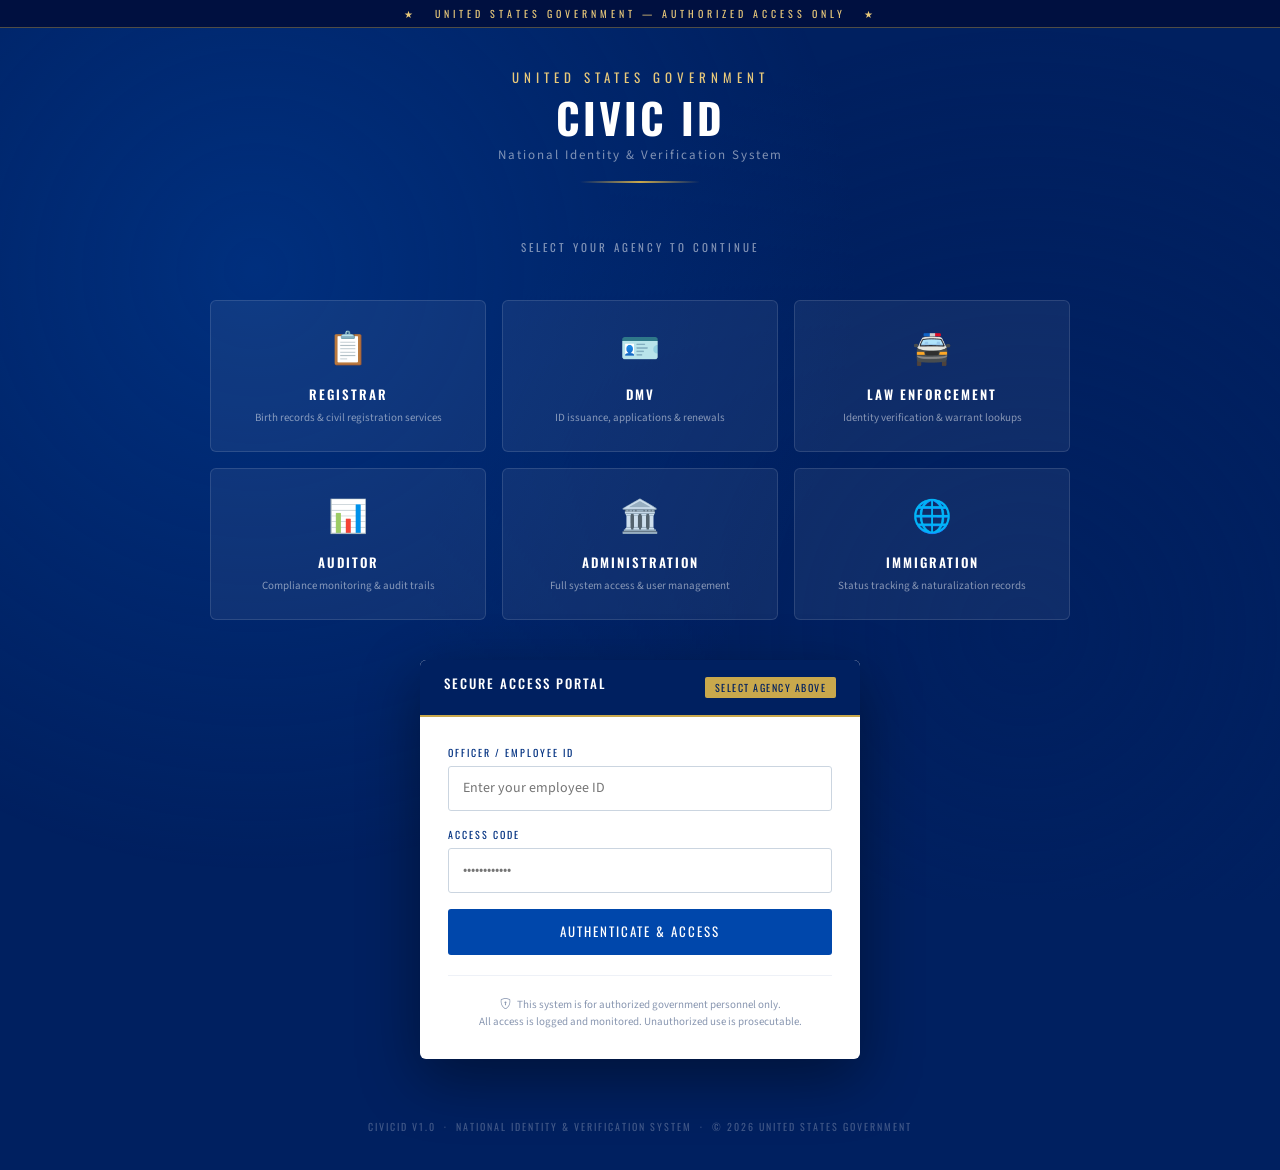
==== templates/civicid-frontend/index.html @ 779de624 "Added administration page and corrected dashbord.html and removed watermarked logo" ====
<!DOCTYPE html>
<html lang="en">
<head>
  <meta charset="UTF-8" />
  <meta name="viewport" content="width=device-width, initial-scale=1.0" />
  <title>CivicID — National Identity & Verification System</title>
  <link href="https://cdn.jsdelivr.net/npm/bootstrap@5.3.2/dist/css/bootstrap.min.css" rel="stylesheet" />
  <link href="https://cdn.jsdelivr.net/npm/bootstrap-icons@1.11.3/font/bootstrap-icons.css" rel="stylesheet" />
  <link href="https://fonts.googleapis.com/css2?family=Playfair+Display:wght@400;600;700&family=Source+Sans+3:wght@300;400;500;600;700&family=Oswald:wght@400;500;600;700&display=swap" rel="stylesheet" />
  <style>
    :root {
      --cobalt: #0047AB;
      --cobalt-dark: #003080;
      --cobalt-deeper: #002060;
      --cobalt-light: #1565C0;
      --gold: #C9A84C;
      --gold-light: #E8C97A;
      --white: #FFFFFF;
      --font-display: 'Oswald', sans-serif;
      --font-body: 'Source Sans 3', sans-serif;
    }

    * { box-sizing: border-box; margin: 0; padding: 0; }

    body {
      font-family: var(--font-body);
      background: var(--cobalt-deeper);
      min-height: 100vh;
      position: relative;
      overflow-x: hidden;
    }

    body::before {
      content: '';
      position: fixed;
      inset: 0;
      background-image:
        radial-gradient(circle at 20% 30%, rgba(0,71,171,0.4) 0%, transparent 50%),
        radial-gradient(circle at 80% 70%, rgba(0,32,96,0.6) 0%, transparent 50%);
      pointer-events: none;
      z-index: 0;
    }

    .watermark {
      position: fixed;
      top: 50%;
      left: 50%;
      transform: translate(-50%, -50%);
      width: 600px;
      height: 600px;
      opacity: 0.04;
      filter: brightness(0) invert(1);
      pointer-events: none;
      z-index: 0;
    }

    .classification-bar {
      position: relative;
      z-index: 10;
      background: #001040;
      color: var(--gold-light);
      text-align: center;
      font-family: var(--font-display);
      font-size: 10px;
      letter-spacing: 4px;
      padding: 6px 0;
      border-bottom: 1px solid rgba(201,168,76,0.4);
    }

    .login-wrap {
      position: relative;
      z-index: 5;
      min-height: calc(100vh - 32px);
      display: flex;
      flex-direction: column;
      align-items: center;
      justify-content: center;
      padding: 40px 20px;
    }

    .seal-section {
      text-align: center;
      margin-bottom: 40px;
      animation: fadeDown 0.8s ease both;
    }

    .seal-img {
      width: 110px;
      height: 110px;
      filter: brightness(0) invert(1);
      margin-bottom: 20px;
    }

    .system-title {
      font-family: var(--font-display);
      font-size: 13px;
      letter-spacing: 5px;
      color: var(--gold-light);
      text-transform: uppercase;
      margin-bottom: 8px;
    }

    .system-name {
      font-family: var(--font-display);
      font-size: 42px;
      font-weight: 700;
      color: white;
      letter-spacing: 3px;
      line-height: 1;
    }

    .system-sub {
      font-family: var(--font-body);
      font-size: 13px;
      color: rgba(255,255,255,0.5);
      letter-spacing: 2px;
      margin-top: 8px;
    }

    .gold-rule {
      width: 120px;
      height: 2px;
      background: linear-gradient(90deg, transparent, var(--gold), transparent);
      margin: 16px auto;
    }

    .agency-header {
      text-align: center;
      margin-bottom: 28px;
      animation: fadeUp 0.8s ease 0.2s both;
    }

    .agency-header p {
      font-family: var(--font-display);
      font-size: 11px;
      letter-spacing: 3px;
      color: rgba(255,255,255,0.5);
      text-transform: uppercase;
    }

    .agency-grid {
      display: grid;
      grid-template-columns: repeat(3, 1fr);
      gap: 16px;
      width: 100%;
      max-width: 860px;
      margin-bottom: 40px;
      animation: fadeUp 0.8s ease 0.3s both;
    }

    .agency-card {
      background: rgba(255,255,255,0.06);
      border: 1px solid rgba(255,255,255,0.12);
      border-radius: 6px;
      padding: 24px 20px;
      text-align: center;
      cursor: pointer;
      transition: all 0.25s ease;
      position: relative;
      overflow: hidden;
      text-decoration: none;
    }

    .agency-card::before {
      content: '';
      position: absolute;
      top: 0; left: 0; right: 0;
      height: 3px;
      background: var(--card-color, var(--cobalt-light));
      transform: scaleX(0);
      transition: transform 0.3s ease;
    }

    .agency-card:hover::before { transform: scaleX(1); }

    .agency-card:hover {
      background: rgba(255,255,255,0.12);
      border-color: rgba(255,255,255,0.25);
      transform: translateY(-3px);
      box-shadow: 0 8px 32px rgba(0,0,0,0.3);
    }

    .agency-card.selected {
      background: rgba(0,71,171,0.25);
      border-color: var(--cobalt-light);
      box-shadow: 0 0 0 2px var(--cobalt-light), 0 8px 32px rgba(0,71,171,0.3);
    }

    .agency-card.selected::before { transform: scaleX(1); }

    .agency-icon { font-size: 32px; margin-bottom: 12px; display: block; }

    .agency-card-title {
      font-family: var(--font-display);
      font-size: 13px;
      font-weight: 600;
      letter-spacing: 2px;
      text-transform: uppercase;
      color: white;
      margin-bottom: 6px;
    }

    .agency-card-desc { font-size: 11px; color: rgba(255,255,255,0.5); line-height: 1.5; }

    .agency-card .check-icon {
      position: absolute;
      top: 10px; right: 10px;
      width: 20px; height: 20px;
      background: var(--cobalt-light);
      border-radius: 50%;
      display: none;
      align-items: center;
      justify-content: center;
      color: white;
      font-size: 11px;
    }

    .agency-card.selected .check-icon { display: flex; }

    .card-registrar { --card-color: #4CAF50; }
    .card-dmv       { --card-color: #2196F3; }
    .card-law       { --card-color: #FF5722; }
    .card-auditor   { --card-color: #FF9800; }
    .card-admin     { --card-color: #C9A84C; }

    .login-panel {
      background: white;
      border-radius: 6px;
      width: 100%;
      max-width: 440px;
      box-shadow: 0 20px 60px rgba(0,0,0,0.4);
      overflow: hidden;
      animation: fadeUp 0.8s ease 0.4s both;
    }

    .login-panel-header {
      background: var(--cobalt-deeper);
      border-bottom: 2px solid var(--gold);
      padding: 16px 24px;
      display: flex;
      align-items: center;
      justify-content: space-between;
    }

    .login-panel-header h2 {
      font-family: var(--font-display);
      font-size: 13px;
      letter-spacing: 2px;
      text-transform: uppercase;
      color: white;
    }

    .selected-agency-badge {
      font-family: var(--font-display);
      font-size: 10px;
      letter-spacing: 1.5px;
      background: var(--gold);
      color: var(--cobalt-deeper);
      padding: 3px 10px;
      border-radius: 2px;
      text-transform: uppercase;
    }

    .login-panel-body { padding: 28px; }

    .form-label-gov {
      font-family: var(--font-display);
      font-size: 10px;
      letter-spacing: 2px;
      text-transform: uppercase;
      color: var(--cobalt-dark);
      margin-bottom: 6px;
      display: block;
    }

    .form-control-gov {
      border: 1px solid #CBD5E0;
      border-radius: 3px;
      padding: 11px 14px;
      font-family: var(--font-body);
      font-size: 14px;
      width: 100%;
      transition: border-color 0.2s;
    }

    .form-control-gov:focus {
      outline: none;
      border-color: var(--cobalt);
      box-shadow: 0 0 0 3px rgba(0,71,171,0.12);
    }

    .btn-login {
      background: var(--cobalt);
      color: white;
      border: none;
      font-family: var(--font-display);
      font-size: 13px;
      letter-spacing: 2px;
      text-transform: uppercase;
      padding: 13px;
      width: 100%;
      border-radius: 3px;
      cursor: pointer;
      transition: all 0.2s;
      margin-top: 8px;
      display: flex;
      align-items: center;
      justify-content: center;
      gap: 8px;
    }

    .btn-login:hover { background: var(--cobalt-dark); box-shadow: 0 4px 16px rgba(0,71,171,0.3); }

    .login-divider { height: 1px; background: #EEF1F7; margin: 20px 0; }

    .login-footer-note { font-size: 11px; color: #8896B0; text-align: center; line-height: 1.6; }

    .login-page-footer {
      text-align: center;
      padding: 20px;
      position: relative;
      z-index: 5;
    }

    .login-page-footer p {
      font-family: var(--font-display);
      font-size: 10px;
      letter-spacing: 2px;
      color: rgba(255,255,255,0.25);
      text-transform: uppercase;
    }

    @keyframes fadeDown {
      from { opacity: 0; transform: translateY(-20px); }
      to   { opacity: 1; transform: translateY(0); }
    }

    @keyframes fadeUp {
      from { opacity: 0; transform: translateY(20px); }
      to   { opacity: 1; transform: translateY(0); }
    }

    .error-msg {
      background: #FFF0F0;
      border: 1px solid #FFCDD2;
      border-left: 3px solid #C0392B;
      border-radius: 3px;
      padding: 10px 14px;
      font-size: 13px;
      color: #C0392B;
      margin-bottom: 16px;
      display: none;
    }

    .spinner {
      display: none;
      width: 16px;
      height: 16px;
      border: 2px solid rgba(255,255,255,0.3);
      border-top-color: white;
      border-radius: 50%;
      animation: spin 0.8s linear infinite;
    }

    @keyframes spin { to { transform: rotate(360deg); } }
  </style>
</head>
<body>

  <!-- Watermark logo — served by Django at /media/ -->
  <!-- <img src="/media/civic_id_2026.png" class="watermark" alt="" aria-hidden="true" onerror="this.style.display='none'" /> -->

  <div class="classification-bar">
    ★ &nbsp; UNITED STATES GOVERNMENT — AUTHORIZED ACCESS ONLY &nbsp; ★
  </div>

  <div class="login-wrap">

    <div class="seal-section">
      <img src="/media/civic_id_2026.png" class="seal-img" alt="CivicID Seal" onerror="this.style.display='none'" />
      <div class="system-title">United States Government</div>
      <div class="system-name">CIVIC ID</div>
      <div class="system-sub">National Identity &amp; Verification System</div>
      <div class="gold-rule"></div>
    </div>

    <div class="agency-header">
      <p>Select Your Agency to Continue</p>
    </div>

    <div class="agency-grid">
      <div class="agency-card card-registrar" data-agency="REGISTRAR" data-label="Registrar Office" onclick="selectAgency(this)">
        <span class="check-icon"><i class="bi bi-check"></i></span>
        <span class="agency-icon">📋</span>
        <div class="agency-card-title">Registrar</div>
        <div class="agency-card-desc">Birth records &amp; civil registration services</div>
      </div>

      <div class="agency-card card-dmv" data-agency="DMV" data-label="DMV Office" onclick="selectAgency(this)">
        <span class="check-icon"><i class="bi bi-check"></i></span>
        <span class="agency-icon">🪪</span>
        <div class="agency-card-title">DMV</div>
        <div class="agency-card-desc">ID issuance, applications &amp; renewals</div>
      </div>

      <div class="agency-card card-law" data-agency="LAW_ENFORCEMENT" data-label="Law Enforcement" onclick="selectAgency(this)">
        <span class="check-icon"><i class="bi bi-check"></i></span>
        <span class="agency-icon">🚔</span>
        <div class="agency-card-title">Law Enforcement</div>
        <div class="agency-card-desc">Identity verification &amp; warrant lookups</div>
      </div>

      <div class="agency-card card-auditor" data-agency="AUDITOR" data-label="Audit Division" onclick="selectAgency(this)">
        <span class="check-icon"><i class="bi bi-check"></i></span>
        <span class="agency-icon">📊</span>
        <div class="agency-card-title">Auditor</div>
        <div class="agency-card-desc">Compliance monitoring &amp; audit trails</div>
      </div>

      <div class="agency-card card-admin" data-agency="SUPER_ADMIN" data-label="System Administration" onclick="selectAgency(this)">
        <span class="check-icon"><i class="bi bi-check"></i></span>
        <span class="agency-icon">🏛️</span>
        <div class="agency-card-title">Administration</div>
        <div class="agency-card-desc">Full system access &amp; user management</div>
      </div>

      <div class="agency-card" style="--card-color:#9C27B0;" data-agency="IMMIGRATION" data-label="Immigration Services" onclick="selectAgency(this)">
        <span class="check-icon"><i class="bi bi-check"></i></span>
        <span class="agency-icon">🌐</span>
        <div class="agency-card-title">Immigration</div>
        <div class="agency-card-desc">Status tracking &amp; naturalization records</div>
      </div>
    </div>

    <div class="login-panel" id="loginPanel">
      <div class="login-panel-header">
        <h2>Secure Access Portal</h2>
        <span class="selected-agency-badge" id="agencyBadge">Select Agency Above</span>
      </div>
      <div class="login-panel-body">
        <div class="error-msg" id="errorMsg"></div>

        <div class="mb-3">
          <label class="form-label-gov">Officer / Employee ID</label>
          <input type="text" class="form-control-gov" id="username" placeholder="Enter your employee ID" autocomplete="username" />
        </div>

        <div class="mb-3">
          <label class="form-label-gov">Access Code</label>
          <input type="password" class="form-control-gov" id="password" placeholder="••••••••••••" autocomplete="current-password" />
        </div>

        <button class="btn-login" id="loginBtn" onclick="doLogin()">
          <span class="spinner" id="spinner"></span>
          <span id="loginText">Authenticate &amp; Access</span>
        </button>

        <div class="login-divider"></div>
        <div class="login-footer-note">
          <i class="bi bi-shield-lock me-1"></i>
          This system is for authorized government personnel only.<br />
          All access is logged and monitored. Unauthorized use is prosecutable.
        </div>
      </div>
    </div>

  </div>

  <div class="login-page-footer">
    <p>CivicID v1.0 &nbsp;·&nbsp; National Identity &amp; Verification System &nbsp;·&nbsp; &copy; 2026 United States Government</p>
  </div>

  <script>
    let selectedAgency = null;

    // ── Agency route map — absolute Django URL paths ──
    const ROUTES = {
      LAW_ENFORCEMENT: '/pages/law-enforcement/',
      AUDITOR:         '/pages/audit/',
      SUPER_ADMIN:     '/pages/dashboard/',
      REGISTRAR:       '/pages/birth-records/',
      DMV:             '/pages/id-applications/',
      IMMIGRATION:     '/pages/immigration/',
    };

    function selectAgency(card) {
      document.querySelectorAll('.agency-card').forEach(c => c.classList.remove('selected'));
      card.classList.add('selected');
      selectedAgency = card.dataset.agency;
      document.getElementById('agencyBadge').textContent = card.dataset.label;
    }

    function showError(msg) {
      const el = document.getElementById('errorMsg');
      el.textContent = msg;
      el.style.display = 'block';
    }

    function doLogin() {
      const username = document.getElementById('username').value.trim();
      const password = document.getElementById('password').value.trim();
      document.getElementById('errorMsg').style.display = 'none';

      if (!selectedAgency) { showError('Please select your agency before logging in.'); return; }
      if (!username || !password) { showError('Please enter your Employee ID and Access Code.'); return; }

      const spinner   = document.getElementById('spinner');
      const loginText = document.getElementById('loginText');
      const loginBtn  = document.getElementById('loginBtn');
      spinner.style.display   = 'inline-block';
      loginText.textContent   = 'Authenticating...';
      loginBtn.disabled       = true;

      fetch('http://127.0.0.1:8000/api/token/', {
        method: 'POST',
        headers: { 'Content-Type': 'application/json' },
        body: JSON.stringify({ username, password })
      })
      .then(res => res.json())
      .then(data => {
        if (data.access) {
          localStorage.setItem('civic_access',   data.access);
          localStorage.setItem('civic_refresh',  data.refresh);
          localStorage.setItem('civic_agency',   selectedAgency);
          localStorage.setItem('civic_username', username);
          window.location.href = ROUTES[selectedAgency] || '/pages/dashboard/';
        } else {
          throw new Error('Auth failed');
        }
      })
      .catch(() => {
        // Demo mode — routes still use absolute paths
        localStorage.setItem('civic_access',   'demo_token');
        localStorage.setItem('civic_agency',   selectedAgency);
        localStorage.setItem('civic_username', username || 'demo.user');
        window.location.href = ROUTES[selectedAgency] || '/pages/dashboard/';
      })
      .finally(() => {
        spinner.style.display = 'none';
        loginText.textContent = 'Authenticate & Access';
        loginBtn.disabled     = false;
      });
    }

    document.addEventListener('keydown', e => { if (e.key === 'Enter') doLogin(); });
  </script>
</body>
</html>
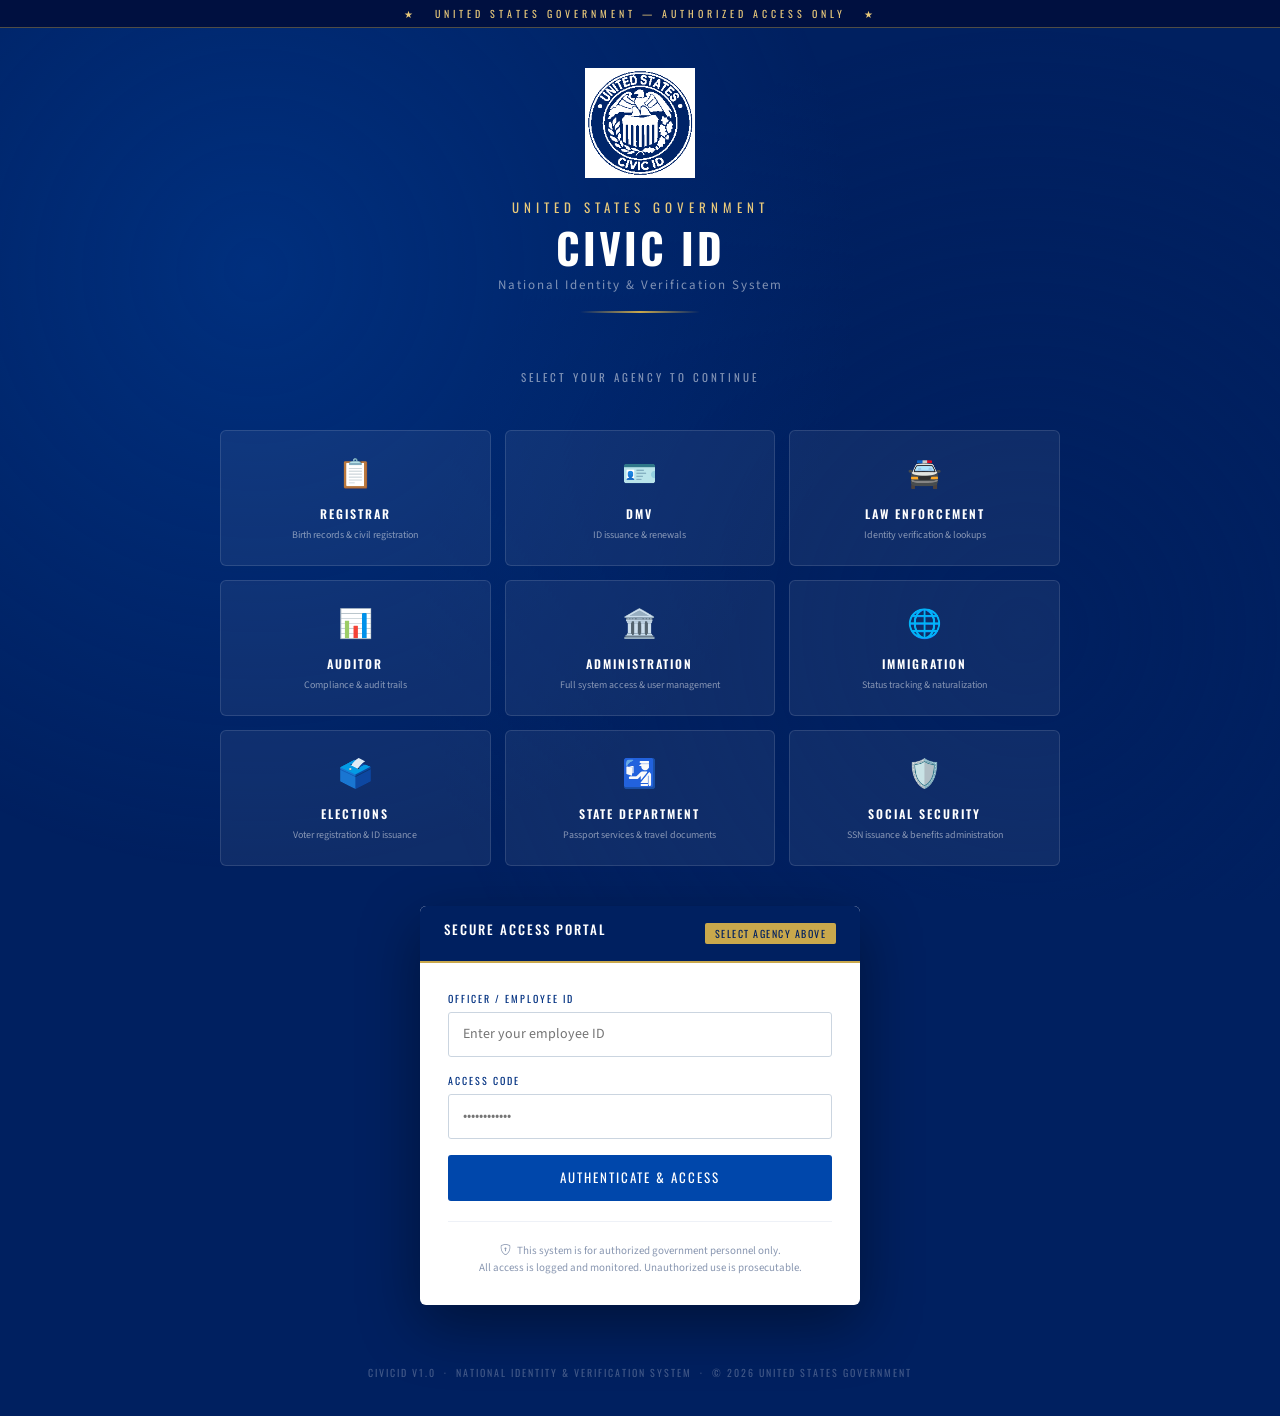
==== commit 8bd2f49c: "Updated Readme and Requirements" ====
--- a/templates/civicid-frontend/index.html
+++ b/templates/civicid-frontend/index.html
@@ -9,370 +9,72 @@
   <link href="https://fonts.googleapis.com/css2?family=Playfair+Display:wght@400;600;700&family=Source+Sans+3:wght@300;400;500;600;700&family=Oswald:wght@400;500;600;700&display=swap" rel="stylesheet" />
   <style>
     :root {
-      --cobalt: #0047AB;
-      --cobalt-dark: #003080;
-      --cobalt-deeper: #002060;
-      --cobalt-light: #1565C0;
-      --gold: #C9A84C;
-      --gold-light: #E8C97A;
-      --white: #FFFFFF;
-      --font-display: 'Oswald', sans-serif;
-      --font-body: 'Source Sans 3', sans-serif;
-    }
-
+      --cobalt: #0047AB; --cobalt-dark: #003080; --cobalt-deeper: #002060;
+      --cobalt-light: #1565C0; --gold: #C9A84C; --gold-light: #E8C97A;
+      --font-display: 'Oswald', sans-serif; --font-body: 'Source Sans 3', sans-serif;
+    }
     * { box-sizing: border-box; margin: 0; padding: 0; }
-
-    body {
-      font-family: var(--font-body);
-      background: var(--cobalt-deeper);
-      min-height: 100vh;
-      position: relative;
-      overflow-x: hidden;
-    }
-
-    body::before {
-      content: '';
-      position: fixed;
-      inset: 0;
-      background-image:
-        radial-gradient(circle at 20% 30%, rgba(0,71,171,0.4) 0%, transparent 50%),
-        radial-gradient(circle at 80% 70%, rgba(0,32,96,0.6) 0%, transparent 50%);
-      pointer-events: none;
-      z-index: 0;
-    }
-
-    .watermark {
-      position: fixed;
-      top: 50%;
-      left: 50%;
-      transform: translate(-50%, -50%);
-      width: 600px;
-      height: 600px;
-      opacity: 0.04;
-      filter: brightness(0) invert(1);
-      pointer-events: none;
-      z-index: 0;
-    }
-
-    .classification-bar {
-      position: relative;
-      z-index: 10;
-      background: #001040;
-      color: var(--gold-light);
-      text-align: center;
-      font-family: var(--font-display);
-      font-size: 10px;
-      letter-spacing: 4px;
-      padding: 6px 0;
-      border-bottom: 1px solid rgba(201,168,76,0.4);
-    }
-
-    .login-wrap {
-      position: relative;
-      z-index: 5;
-      min-height: calc(100vh - 32px);
-      display: flex;
-      flex-direction: column;
-      align-items: center;
-      justify-content: center;
-      padding: 40px 20px;
-    }
-
-    .seal-section {
-      text-align: center;
-      margin-bottom: 40px;
-      animation: fadeDown 0.8s ease both;
-    }
-
-    .seal-img {
-      width: 110px;
-      height: 110px;
-      filter: brightness(0) invert(1);
-      margin-bottom: 20px;
-    }
-
-    .system-title {
-      font-family: var(--font-display);
-      font-size: 13px;
-      letter-spacing: 5px;
-      color: var(--gold-light);
-      text-transform: uppercase;
-      margin-bottom: 8px;
-    }
-
-    .system-name {
-      font-family: var(--font-display);
-      font-size: 42px;
-      font-weight: 700;
-      color: white;
-      letter-spacing: 3px;
-      line-height: 1;
-    }
-
-    .system-sub {
-      font-family: var(--font-body);
-      font-size: 13px;
-      color: rgba(255,255,255,0.5);
-      letter-spacing: 2px;
-      margin-top: 8px;
-    }
-
-    .gold-rule {
-      width: 120px;
-      height: 2px;
-      background: linear-gradient(90deg, transparent, var(--gold), transparent);
-      margin: 16px auto;
-    }
-
-    .agency-header {
-      text-align: center;
-      margin-bottom: 28px;
-      animation: fadeUp 0.8s ease 0.2s both;
-    }
-
-    .agency-header p {
-      font-family: var(--font-display);
-      font-size: 11px;
-      letter-spacing: 3px;
-      color: rgba(255,255,255,0.5);
-      text-transform: uppercase;
-    }
-
-    .agency-grid {
-      display: grid;
-      grid-template-columns: repeat(3, 1fr);
-      gap: 16px;
-      width: 100%;
-      max-width: 860px;
-      margin-bottom: 40px;
-      animation: fadeUp 0.8s ease 0.3s both;
-    }
-
-    .agency-card {
-      background: rgba(255,255,255,0.06);
-      border: 1px solid rgba(255,255,255,0.12);
-      border-radius: 6px;
-      padding: 24px 20px;
-      text-align: center;
-      cursor: pointer;
-      transition: all 0.25s ease;
-      position: relative;
-      overflow: hidden;
-      text-decoration: none;
-    }
-
-    .agency-card::before {
-      content: '';
-      position: absolute;
-      top: 0; left: 0; right: 0;
-      height: 3px;
-      background: var(--card-color, var(--cobalt-light));
-      transform: scaleX(0);
-      transition: transform 0.3s ease;
-    }
-
+    body { font-family: var(--font-body); background: var(--cobalt-deeper); min-height: 100vh; position: relative; overflow-x: hidden; }
+    body::before { content: ''; position: fixed; inset: 0; background-image: radial-gradient(circle at 20% 30%, rgba(0,71,171,0.4) 0%, transparent 50%), radial-gradient(circle at 80% 70%, rgba(0,32,96,0.6) 0%, transparent 50%); pointer-events: none; z-index: 0; }
+    .classification-bar { position: relative; z-index: 10; background: #001040; color: var(--gold-light); text-align: center; font-family: var(--font-display); font-size: 10px; letter-spacing: 4px; padding: 6px 0; border-bottom: 1px solid rgba(201,168,76,0.4); }
+    .login-wrap { position: relative; z-index: 5; min-height: calc(100vh - 32px); display: flex; flex-direction: column; align-items: center; justify-content: center; padding: 40px 20px; }
+    .seal-section { text-align: center; margin-bottom: 40px; animation: fadeDown 0.8s ease both; }
+    .seal-img { width: 110px; height: 110px; filter: brightness(0) invert(1); margin-bottom: 20px; }
+    .system-title { font-family: var(--font-display); font-size: 13px; letter-spacing: 5px; color: var(--gold-light); text-transform: uppercase; margin-bottom: 8px; }
+    .system-name { font-family: var(--font-display); font-size: 42px; font-weight: 700; color: white; letter-spacing: 3px; line-height: 1; }
+    .system-sub { font-family: var(--font-body); font-size: 13px; color: rgba(255,255,255,0.5); letter-spacing: 2px; margin-top: 8px; }
+    .gold-rule { width: 120px; height: 2px; background: linear-gradient(90deg, transparent, var(--gold), transparent); margin: 16px auto; }
+    .agency-header { text-align: center; margin-bottom: 28px; animation: fadeUp 0.8s ease 0.2s both; }
+    .agency-header p { font-family: var(--font-display); font-size: 11px; letter-spacing: 3px; color: rgba(255,255,255,0.5); text-transform: uppercase; }
+
+    /* 3-column grid to fit 9 cards cleanly */
+    .agency-grid { display: grid; grid-template-columns: repeat(3, 1fr); gap: 14px; width: 100%; max-width: 840px; margin-bottom: 40px; animation: fadeUp 0.8s ease 0.3s both; }
+
+    .agency-card { background: rgba(255,255,255,0.06); border: 1px solid rgba(255,255,255,0.12); border-radius: 6px; padding: 22px 16px; text-align: center; cursor: pointer; transition: all 0.25s ease; position: relative; overflow: hidden; }
+    .agency-card::before { content: ''; position: absolute; top: 0; left: 0; right: 0; height: 3px; background: var(--card-color, var(--cobalt-light)); transform: scaleX(0); transition: transform 0.3s ease; }
     .agency-card:hover::before { transform: scaleX(1); }
-
-    .agency-card:hover {
-      background: rgba(255,255,255,0.12);
-      border-color: rgba(255,255,255,0.25);
-      transform: translateY(-3px);
-      box-shadow: 0 8px 32px rgba(0,0,0,0.3);
-    }
-
-    .agency-card.selected {
-      background: rgba(0,71,171,0.25);
-      border-color: var(--cobalt-light);
-      box-shadow: 0 0 0 2px var(--cobalt-light), 0 8px 32px rgba(0,71,171,0.3);
-    }
-
+    .agency-card:hover { background: rgba(255,255,255,0.12); border-color: rgba(255,255,255,0.25); transform: translateY(-3px); box-shadow: 0 8px 32px rgba(0,0,0,0.3); }
+    .agency-card.selected { background: rgba(0,71,171,0.25); border-color: var(--cobalt-light); box-shadow: 0 0 0 2px var(--cobalt-light), 0 8px 32px rgba(0,71,171,0.3); }
     .agency-card.selected::before { transform: scaleX(1); }
-
-    .agency-icon { font-size: 32px; margin-bottom: 12px; display: block; }
-
-    .agency-card-title {
-      font-family: var(--font-display);
-      font-size: 13px;
-      font-weight: 600;
-      letter-spacing: 2px;
-      text-transform: uppercase;
-      color: white;
-      margin-bottom: 6px;
-    }
-
-    .agency-card-desc { font-size: 11px; color: rgba(255,255,255,0.5); line-height: 1.5; }
-
-    .agency-card .check-icon {
-      position: absolute;
-      top: 10px; right: 10px;
-      width: 20px; height: 20px;
-      background: var(--cobalt-light);
-      border-radius: 50%;
-      display: none;
-      align-items: center;
-      justify-content: center;
-      color: white;
-      font-size: 11px;
-    }
-
+    .agency-icon { font-size: 28px; margin-bottom: 10px; display: block; }
+    .agency-card-title { font-family: var(--font-display); font-size: 12px; font-weight: 600; letter-spacing: 2px; text-transform: uppercase; color: white; margin-bottom: 5px; }
+    .agency-card-desc { font-size: 10px; color: rgba(255,255,255,0.5); line-height: 1.5; }
+    .agency-card .check-icon { position: absolute; top: 8px; right: 8px; width: 18px; height: 18px; background: var(--cobalt-light); border-radius: 50%; display: none; align-items: center; justify-content: center; color: white; font-size: 10px; }
     .agency-card.selected .check-icon { display: flex; }
 
-    .card-registrar { --card-color: #4CAF50; }
-    .card-dmv       { --card-color: #2196F3; }
-    .card-law       { --card-color: #FF5722; }
-    .card-auditor   { --card-color: #FF9800; }
-    .card-admin     { --card-color: #C9A84C; }
-
-    .login-panel {
-      background: white;
-      border-radius: 6px;
-      width: 100%;
-      max-width: 440px;
-      box-shadow: 0 20px 60px rgba(0,0,0,0.4);
-      overflow: hidden;
-      animation: fadeUp 0.8s ease 0.4s both;
-    }
-
-    .login-panel-header {
-      background: var(--cobalt-deeper);
-      border-bottom: 2px solid var(--gold);
-      padding: 16px 24px;
-      display: flex;
-      align-items: center;
-      justify-content: space-between;
-    }
-
-    .login-panel-header h2 {
-      font-family: var(--font-display);
-      font-size: 13px;
-      letter-spacing: 2px;
-      text-transform: uppercase;
-      color: white;
-    }
-
-    .selected-agency-badge {
-      font-family: var(--font-display);
-      font-size: 10px;
-      letter-spacing: 1.5px;
-      background: var(--gold);
-      color: var(--cobalt-deeper);
-      padding: 3px 10px;
-      border-radius: 2px;
-      text-transform: uppercase;
-    }
-
+    .card-registrar  { --card-color: #4CAF50; }
+    .card-dmv        { --card-color: #2196F3; }
+    .card-law        { --card-color: #FF5722; }
+    .card-auditor    { --card-color: #FF9800; }
+    .card-admin      { --card-color: #C9A84C; }
+    .card-elections  { --card-color: #4CAF50; }
+    .card-state-dept { --card-color: #E91E63; }
+    .card-ssa        { --card-color: #1565C0; }
+
+    .login-panel { background: white; border-radius: 6px; width: 100%; max-width: 440px; box-shadow: 0 20px 60px rgba(0,0,0,0.4); overflow: hidden; animation: fadeUp 0.8s ease 0.4s both; }
+    .login-panel-header { background: var(--cobalt-deeper); border-bottom: 2px solid var(--gold); padding: 16px 24px; display: flex; align-items: center; justify-content: space-between; }
+    .login-panel-header h2 { font-family: var(--font-display); font-size: 13px; letter-spacing: 2px; text-transform: uppercase; color: white; }
+    .selected-agency-badge { font-family: var(--font-display); font-size: 10px; letter-spacing: 1.5px; background: var(--gold); color: var(--cobalt-deeper); padding: 3px 10px; border-radius: 2px; text-transform: uppercase; }
     .login-panel-body { padding: 28px; }
-
-    .form-label-gov {
-      font-family: var(--font-display);
-      font-size: 10px;
-      letter-spacing: 2px;
-      text-transform: uppercase;
-      color: var(--cobalt-dark);
-      margin-bottom: 6px;
-      display: block;
-    }
-
-    .form-control-gov {
-      border: 1px solid #CBD5E0;
-      border-radius: 3px;
-      padding: 11px 14px;
-      font-family: var(--font-body);
-      font-size: 14px;
-      width: 100%;
-      transition: border-color 0.2s;
-    }
-
-    .form-control-gov:focus {
-      outline: none;
-      border-color: var(--cobalt);
-      box-shadow: 0 0 0 3px rgba(0,71,171,0.12);
-    }
-
-    .btn-login {
-      background: var(--cobalt);
-      color: white;
-      border: none;
-      font-family: var(--font-display);
-      font-size: 13px;
-      letter-spacing: 2px;
-      text-transform: uppercase;
-      padding: 13px;
-      width: 100%;
-      border-radius: 3px;
-      cursor: pointer;
-      transition: all 0.2s;
-      margin-top: 8px;
-      display: flex;
-      align-items: center;
-      justify-content: center;
-      gap: 8px;
-    }
-
+    .form-label-gov { font-family: var(--font-display); font-size: 10px; letter-spacing: 2px; text-transform: uppercase; color: var(--cobalt-dark); margin-bottom: 6px; display: block; }
+    .form-control-gov { border: 1px solid #CBD5E0; border-radius: 3px; padding: 11px 14px; font-family: var(--font-body); font-size: 14px; width: 100%; transition: border-color 0.2s; }
+    .form-control-gov:focus { outline: none; border-color: var(--cobalt); box-shadow: 0 0 0 3px rgba(0,71,171,0.12); }
+    .btn-login { background: var(--cobalt); color: white; border: none; font-family: var(--font-display); font-size: 13px; letter-spacing: 2px; text-transform: uppercase; padding: 13px; width: 100%; border-radius: 3px; cursor: pointer; transition: all 0.2s; margin-top: 8px; display: flex; align-items: center; justify-content: center; gap: 8px; }
     .btn-login:hover { background: var(--cobalt-dark); box-shadow: 0 4px 16px rgba(0,71,171,0.3); }
-
     .login-divider { height: 1px; background: #EEF1F7; margin: 20px 0; }
-
     .login-footer-note { font-size: 11px; color: #8896B0; text-align: center; line-height: 1.6; }
-
-    .login-page-footer {
-      text-align: center;
-      padding: 20px;
-      position: relative;
-      z-index: 5;
-    }
-
-    .login-page-footer p {
-      font-family: var(--font-display);
-      font-size: 10px;
-      letter-spacing: 2px;
-      color: rgba(255,255,255,0.25);
-      text-transform: uppercase;
-    }
-
-    @keyframes fadeDown {
-      from { opacity: 0; transform: translateY(-20px); }
-      to   { opacity: 1; transform: translateY(0); }
-    }
-
-    @keyframes fadeUp {
-      from { opacity: 0; transform: translateY(20px); }
-      to   { opacity: 1; transform: translateY(0); }
-    }
-
-    .error-msg {
-      background: #FFF0F0;
-      border: 1px solid #FFCDD2;
-      border-left: 3px solid #C0392B;
-      border-radius: 3px;
-      padding: 10px 14px;
-      font-size: 13px;
-      color: #C0392B;
-      margin-bottom: 16px;
-      display: none;
-    }
-
-    .spinner {
-      display: none;
-      width: 16px;
-      height: 16px;
-      border: 2px solid rgba(255,255,255,0.3);
-      border-top-color: white;
-      border-radius: 50%;
-      animation: spin 0.8s linear infinite;
-    }
-
+    .login-page-footer { text-align: center; padding: 20px; position: relative; z-index: 5; }
+    .login-page-footer p { font-family: var(--font-display); font-size: 10px; letter-spacing: 2px; color: rgba(255,255,255,0.25); text-transform: uppercase; }
+    .error-msg { background: #FFF0F0; border: 1px solid #FFCDD2; border-left: 3px solid #C0392B; border-radius: 3px; padding: 10px 14px; font-size: 13px; color: #C0392B; margin-bottom: 16px; display: none; }
+    .spinner { display: none; width: 16px; height: 16px; border: 2px solid rgba(255,255,255,0.3); border-top-color: white; border-radius: 50%; animation: spin 0.8s linear infinite; }
+    @keyframes fadeDown { from { opacity: 0; transform: translateY(-20px); } to { opacity: 1; transform: translateY(0); } }
+    @keyframes fadeUp   { from { opacity: 0; transform: translateY(20px);  } to { opacity: 1; transform: translateY(0); } }
     @keyframes spin { to { transform: rotate(360deg); } }
   </style>
 </head>
 <body>
 
-  <!-- Watermark logo — served by Django at /media/ -->
-  <!-- <img src="/media/civic_id_2026.png" class="watermark" alt="" aria-hidden="true" onerror="this.style.display='none'" /> -->
-
-  <div class="classification-bar">
-    ★ &nbsp; UNITED STATES GOVERNMENT — AUTHORIZED ACCESS ONLY &nbsp; ★
-  </div>
+  <div class="classification-bar">&#9733; &nbsp; UNITED STATES GOVERNMENT &mdash; AUTHORIZED ACCESS ONLY &nbsp; &#9733;</div>
 
   <div class="login-wrap">
 
@@ -384,37 +86,36 @@
       <div class="gold-rule"></div>
     </div>
 
-    <div class="agency-header">
-      <p>Select Your Agency to Continue</p>
-    </div>
+    <div class="agency-header"><p>Select Your Agency to Continue</p></div>
 
     <div class="agency-grid">
+
       <div class="agency-card card-registrar" data-agency="REGISTRAR" data-label="Registrar Office" onclick="selectAgency(this)">
         <span class="check-icon"><i class="bi bi-check"></i></span>
         <span class="agency-icon">📋</span>
         <div class="agency-card-title">Registrar</div>
-        <div class="agency-card-desc">Birth records &amp; civil registration services</div>
+        <div class="agency-card-desc">Birth records &amp; civil registration</div>
       </div>
 
       <div class="agency-card card-dmv" data-agency="DMV" data-label="DMV Office" onclick="selectAgency(this)">
         <span class="check-icon"><i class="bi bi-check"></i></span>
         <span class="agency-icon">🪪</span>
         <div class="agency-card-title">DMV</div>
-        <div class="agency-card-desc">ID issuance, applications &amp; renewals</div>
+        <div class="agency-card-desc">ID issuance &amp; renewals</div>
       </div>
 
       <div class="agency-card card-law" data-agency="LAW_ENFORCEMENT" data-label="Law Enforcement" onclick="selectAgency(this)">
         <span class="check-icon"><i class="bi bi-check"></i></span>
         <span class="agency-icon">🚔</span>
         <div class="agency-card-title">Law Enforcement</div>
-        <div class="agency-card-desc">Identity verification &amp; warrant lookups</div>
+        <div class="agency-card-desc">Identity verification &amp; lookups</div>
       </div>
 
       <div class="agency-card card-auditor" data-agency="AUDITOR" data-label="Audit Division" onclick="selectAgency(this)">
         <span class="check-icon"><i class="bi bi-check"></i></span>
         <span class="agency-icon">📊</span>
         <div class="agency-card-title">Auditor</div>
-        <div class="agency-card-desc">Compliance monitoring &amp; audit trails</div>
+        <div class="agency-card-desc">Compliance &amp; audit trails</div>
       </div>
 
       <div class="agency-card card-admin" data-agency="SUPER_ADMIN" data-label="System Administration" onclick="selectAgency(this)">
@@ -428,33 +129,51 @@
         <span class="check-icon"><i class="bi bi-check"></i></span>
         <span class="agency-icon">🌐</span>
         <div class="agency-card-title">Immigration</div>
-        <div class="agency-card-desc">Status tracking &amp; naturalization records</div>
-      </div>
+        <div class="agency-card-desc">Status tracking &amp; naturalization</div>
+      </div>
+
+      <div class="agency-card card-elections" data-agency="ELECTIONS" data-label="Elections Office" onclick="selectAgency(this)">
+        <span class="check-icon"><i class="bi bi-check"></i></span>
+        <span class="agency-icon">🗳️</span>
+        <div class="agency-card-title">Elections</div>
+        <div class="agency-card-desc">Voter registration &amp; ID issuance</div>
+      </div>
+
+      <div class="agency-card card-state-dept" data-agency="STATE_DEPT" data-label="State Department" onclick="selectAgency(this)">
+        <span class="check-icon"><i class="bi bi-check"></i></span>
+        <span class="agency-icon">🛂</span>
+        <div class="agency-card-title">State Department</div>
+        <div class="agency-card-desc">Passport services &amp; travel documents</div>
+      </div>
+
+      <div class="agency-card card-ssa" data-agency="SSA" data-label="Social Security Administration" onclick="selectAgency(this)">
+        <span class="check-icon"><i class="bi bi-check"></i></span>
+        <span class="agency-icon">🛡️</span>
+        <div class="agency-card-title">Social Security</div>
+        <div class="agency-card-desc">SSN issuance &amp; benefits administration</div>
+      </div>
+
     </div>
 
-    <div class="login-panel" id="loginPanel">
+    <div class="login-panel">
       <div class="login-panel-header">
         <h2>Secure Access Portal</h2>
         <span class="selected-agency-badge" id="agencyBadge">Select Agency Above</span>
       </div>
       <div class="login-panel-body">
         <div class="error-msg" id="errorMsg"></div>
-
         <div class="mb-3">
           <label class="form-label-gov">Officer / Employee ID</label>
           <input type="text" class="form-control-gov" id="username" placeholder="Enter your employee ID" autocomplete="username" />
         </div>
-
         <div class="mb-3">
           <label class="form-label-gov">Access Code</label>
-          <input type="password" class="form-control-gov" id="password" placeholder="••••••••••••" autocomplete="current-password" />
+          <input type="password" class="form-control-gov" id="password" placeholder="&bull;&bull;&bull;&bull;&bull;&bull;&bull;&bull;&bull;&bull;&bull;&bull;" autocomplete="current-password" />
         </div>
-
         <button class="btn-login" id="loginBtn" onclick="doLogin()">
           <span class="spinner" id="spinner"></span>
           <span id="loginText">Authenticate &amp; Access</span>
         </button>
-
         <div class="login-divider"></div>
         <div class="login-footer-note">
           <i class="bi bi-shield-lock me-1"></i>
@@ -467,13 +186,12 @@
   </div>
 
   <div class="login-page-footer">
-    <p>CivicID v1.0 &nbsp;·&nbsp; National Identity &amp; Verification System &nbsp;·&nbsp; &copy; 2026 United States Government</p>
+    <p>CivicID v1.0 &nbsp;&middot;&nbsp; National Identity &amp; Verification System &nbsp;&middot;&nbsp; &copy; 2026 United States Government</p>
   </div>
 
   <script>
     let selectedAgency = null;
 
-    // ── Agency route map — absolute Django URL paths ──
     const ROUTES = {
       LAW_ENFORCEMENT: '/pages/law-enforcement/',
       AUDITOR:         '/pages/audit/',
@@ -481,6 +199,9 @@
       REGISTRAR:       '/pages/birth-records/',
       DMV:             '/pages/id-applications/',
       IMMIGRATION:     '/pages/immigration/',
+      ELECTIONS:       '/pages/voter-registration/',
+      STATE_DEPT:      '/pages/passport/',
+      SSA:             '/pages/social-security/',
     };
 
     function selectAgency(card) {
@@ -492,24 +213,22 @@
 
     function showError(msg) {
       const el = document.getElementById('errorMsg');
-      el.textContent = msg;
-      el.style.display = 'block';
+      el.textContent = msg; el.style.display = 'block';
     }
 
     function doLogin() {
       const username = document.getElementById('username').value.trim();
       const password = document.getElementById('password').value.trim();
       document.getElementById('errorMsg').style.display = 'none';
-
       if (!selectedAgency) { showError('Please select your agency before logging in.'); return; }
       if (!username || !password) { showError('Please enter your Employee ID and Access Code.'); return; }
 
       const spinner   = document.getElementById('spinner');
       const loginText = document.getElementById('loginText');
       const loginBtn  = document.getElementById('loginBtn');
-      spinner.style.display   = 'inline-block';
-      loginText.textContent   = 'Authenticating...';
-      loginBtn.disabled       = true;
+      spinner.style.display = 'inline-block';
+      loginText.textContent = 'Authenticating...';
+      loginBtn.disabled = true;
 
       fetch('http://127.0.0.1:8000/api/token/', {
         method: 'POST',
@@ -524,12 +243,9 @@
           localStorage.setItem('civic_agency',   selectedAgency);
           localStorage.setItem('civic_username', username);
           window.location.href = ROUTES[selectedAgency] || '/pages/dashboard/';
-        } else {
-          throw new Error('Auth failed');
-        }
+        } else { throw new Error('Auth failed'); }
       })
       .catch(() => {
-        // Demo mode — routes still use absolute paths
         localStorage.setItem('civic_access',   'demo_token');
         localStorage.setItem('civic_agency',   selectedAgency);
         localStorage.setItem('civic_username', username || 'demo.user');
@@ -538,7 +254,7 @@
       .finally(() => {
         spinner.style.display = 'none';
         loginText.textContent = 'Authenticate & Access';
-        loginBtn.disabled     = false;
+        loginBtn.disabled = false;
       });
     }
 
